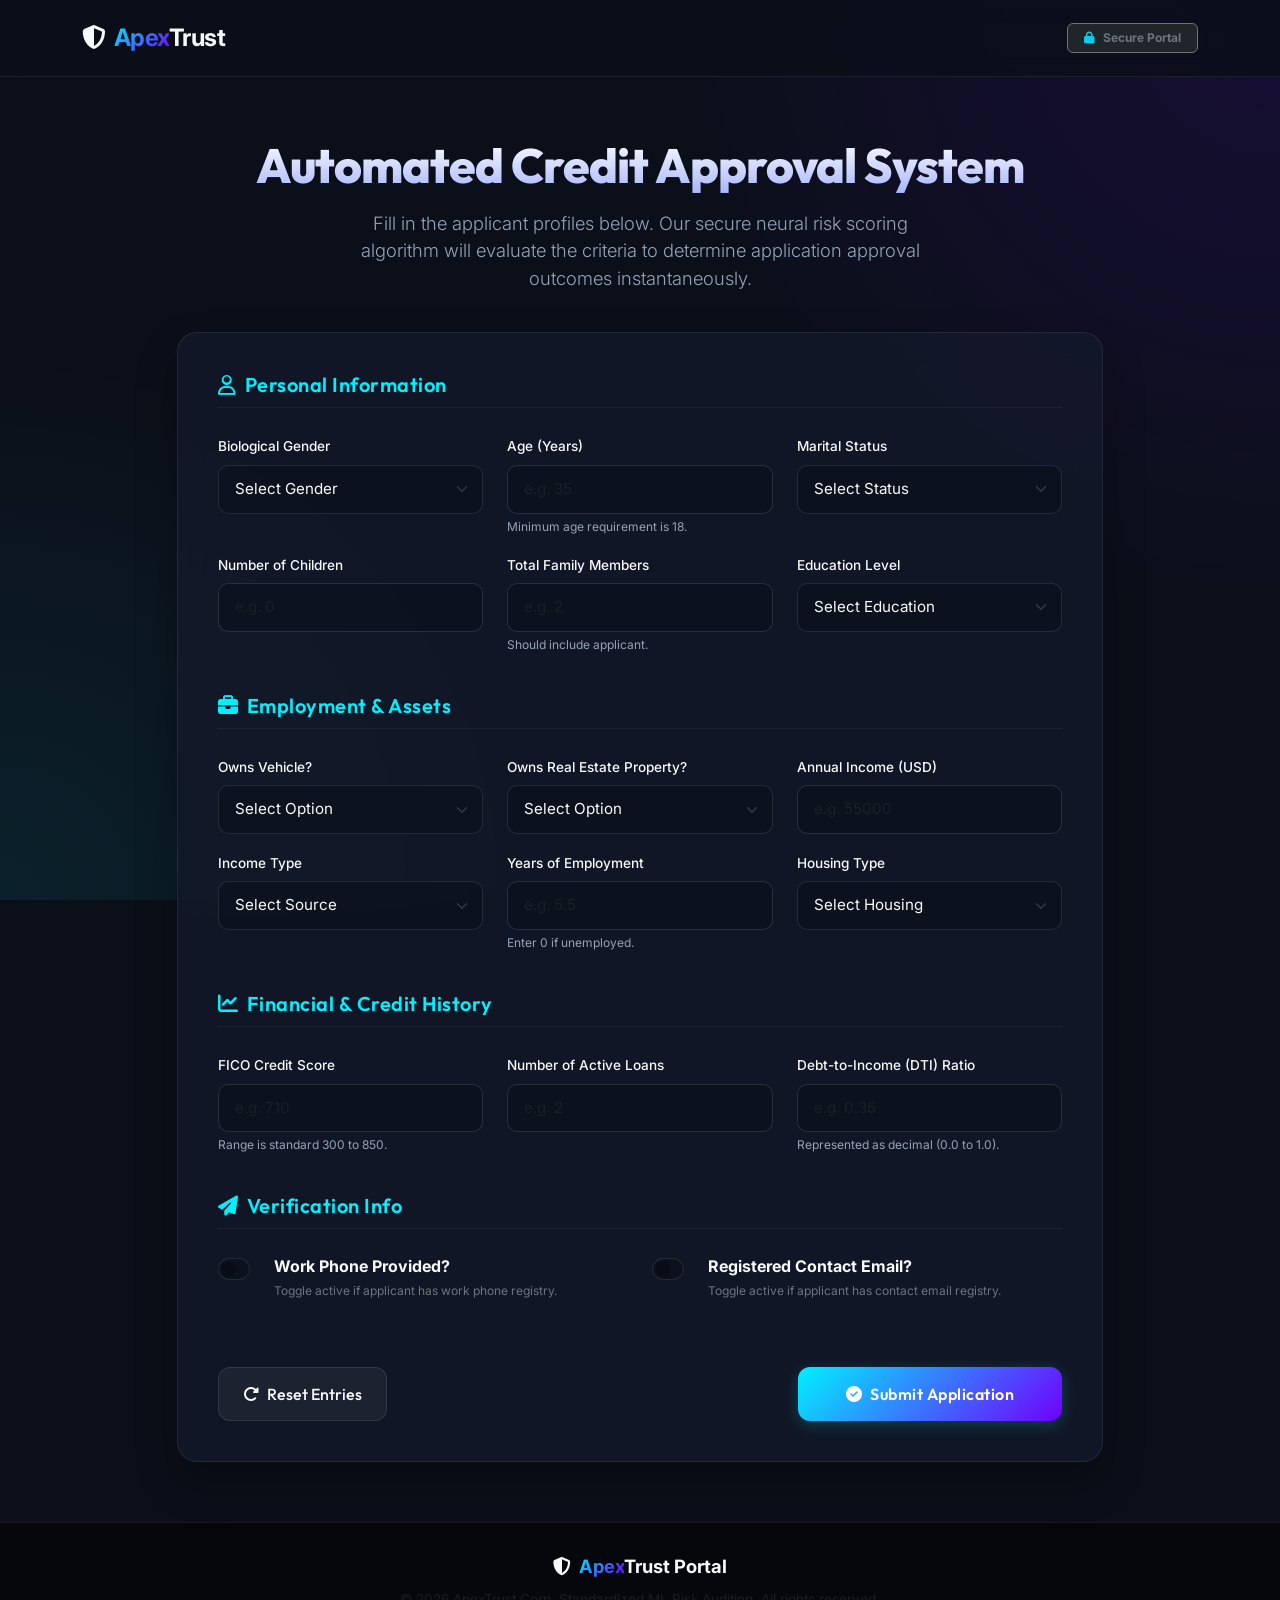
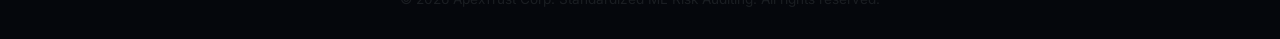
==== templates/index.html @ 1227483e "Initial commit: complete credit prediction system with automated tests" ====
<!DOCTYPE html>
<html lang="en">
<head>
    <meta charset="UTF-8">
    <meta name="viewport" content="width=device-width, initial-scale=1.0">
    <title>ApexTrust | Credit Approval Portal</title>
    <!-- Bootstrap 5 CSS -->
    <link href="https://cdn.jsdelivr.net/npm/bootstrap@5.3.2/dist/css/bootstrap.min.css" rel="stylesheet">
    <!-- Google Fonts (Outfit & Inter) -->
    <link rel="preconnect" href="https://fonts.googleapis.com">
    <link rel="preconnect" href="https://fonts.gstatic.com" crossorigin>
    <link href="https://fonts.googleapis.com/css2?family=Inter:wght@300;400;500;600;700&family=Outfit:wght@300;400;500;600;700;800&display=swap" rel="stylesheet">
    <!-- FontAwesome for icons -->
    <link rel="stylesheet" href="https://cdnjs.cloudflare.com/ajax/libs/font-awesome/6.4.0/css/all.min.css">
    
    <style>
        :root {
            --bg-color: #0b0f19;
            --card-bg: rgba(20, 27, 45, 0.7);
            --border-color: rgba(255, 255, 255, 0.08);
            --accent-primary: #00f0ff;
            --accent-secondary: #7000ff;
            --text-primary: #f8fafc;
            --text-secondary: #94a3b8;
            --gradient-accent: linear-gradient(135deg, var(--accent-primary) 0%, var(--accent-secondary) 100%);
        }

        body {
            background-color: var(--bg-color);
            color: var(--text-primary);
            font-family: 'Inter', sans-serif;
            background-image: radial-gradient(circle at top right, rgba(112, 0, 255, 0.12) 0%, transparent 40%),
                              radial-gradient(circle at bottom left, rgba(0, 240, 255, 0.08) 0%, transparent 35%);
            background-attachment: fixed;
            min-height: 100vh;
        }

        h1, h2, h3, h4, h5, .brand-font {
            font-family: 'Outfit', sans-serif;
        }

        /* Navigation Bar Styling */
        .navbar-custom {
            background-color: rgba(11, 15, 25, 0.85);
            backdrop-filter: blur(12px);
            border-bottom: 1px solid var(--border-color);
            padding: 15px 0;
        }

        .navbar-brand {
            font-weight: 700;
            font-size: 1.5rem;
            letter-spacing: -0.5px;
            color: var(--text-primary);
        }

        .navbar-brand span {
            background: var(--gradient-accent);
            -webkit-background-clip: text;
            background-clip: text;
            -webkit-text-fill-color: transparent;
        }

        /* Hero Section */
        .hero-section {
            padding: 60px 0 40px 0;
            text-align: center;
        }

        .hero-title {
            font-size: 3rem;
            font-weight: 800;
            letter-spacing: -1px;
            background: linear-gradient(180deg, #ffffff 0%, #a5b4fc 100%);
            -webkit-background-clip: text;
            background-clip: text;
            -webkit-text-fill-color: transparent;
            margin-bottom: 15px;
        }

        .hero-subtitle {
            color: var(--text-secondary);
            font-size: 1.15rem;
            max-width: 600px;
            margin: 0 auto;
            font-weight: 300;
        }

        /* Form Card */
        .form-card {
            background-color: var(--card-bg);
            border: 1px solid var(--border-color);
            border-radius: 20px;
            padding: 40px;
            backdrop-filter: blur(16px);
            box-shadow: 0 20px 40px rgba(0, 0, 0, 0.3);
            margin-bottom: 60px;
        }

        .form-section-title {
            color: var(--accent-primary);
            font-size: 1.25rem;
            font-weight: 600;
            border-bottom: 1px solid rgba(255, 255, 255, 0.05);
            padding-bottom: 10px;
            margin-bottom: 25px;
            letter-spacing: 0.5px;
        }

        /* Input Elements */
        .form-label {
            font-size: 0.85rem;
            font-weight: 500;
            color: var(--text-primary);
            margin-bottom: 8px;
        }

        .form-control, .form-select {
            background-color: rgba(11, 15, 25, 0.6);
            border: 1px solid rgba(255, 255, 255, 0.1);
            color: var(--text-primary);
            border-radius: 10px;
            padding: 12px 16px;
            transition: all 0.25s ease;
            font-size: 0.95rem;
        }

        .form-control:focus, .form-select:focus {
            background-color: rgba(11, 15, 25, 0.95);
            border-color: var(--accent-primary);
            color: var(--text-primary);
            box-shadow: 0 0 12px rgba(0, 240, 255, 0.25);
            outline: none;
        }

        .form-select option {
            background-color: #141b2d;
            color: var(--text-primary);
        }

        /* Helper Subtexts */
        .form-text {
            color: var(--text-secondary);
            font-size: 0.75rem;
            margin-top: 4px;
        }

        /* Switch Styling */
        .form-check-input {
            background-color: rgba(11, 15, 25, 0.6);
            border-color: rgba(255, 255, 255, 0.1);
            cursor: pointer;
            width: 45px;
            height: 22px;
        }

        .form-check-input:checked {
            background-color: var(--accent-primary);
            border-color: var(--accent-primary);
        }

        /* Interactive Buttons */
        .btn-predict {
            background: var(--gradient-accent);
            border: none;
            color: #ffffff;
            font-weight: 600;
            padding: 14px 28px;
            border-radius: 12px;
            font-family: 'Outfit', sans-serif;
            letter-spacing: 0.5px;
            transition: all 0.3s ease;
            box-shadow: 0 4px 15px rgba(0, 240, 255, 0.2);
        }

        .btn-predict:hover {
            transform: translateY(-2px);
            box-shadow: 0 6px 20px rgba(0, 240, 255, 0.4);
            opacity: 0.95;
        }

        .btn-reset {
            background-color: rgba(255, 255, 255, 0.05);
            border: 1px solid rgba(255, 255, 255, 0.1);
            color: var(--text-primary);
            font-weight: 500;
            padding: 14px 28px;
            border-radius: 12px;
            font-family: 'Outfit', sans-serif;
            transition: all 0.3s ease;
        }

        .btn-reset:hover {
            background-color: rgba(255, 255, 255, 0.1);
            color: #ffffff;
        }

        /* Footer styling */
        footer {
            background-color: #05070c;
            border-top: 1px solid var(--border-color);
            padding: 30px 0;
            color: var(--text-secondary);
            font-size: 0.85rem;
        }
        
        .footer-logo {
            font-weight: 700;
            font-size: 1.15rem;
            color: var(--text-primary);
        }
        .footer-logo span {
            background: var(--gradient-accent);
            -webkit-background-clip: text;
            background-clip: text;
            -webkit-text-fill-color: transparent;
        }
    </style>
</head>
<body>

    <!-- 1. Navigation Bar -->
    <nav class="navbar navbar-expand-lg navbar-custom">
        <div class="container">
            <a class="navbar-brand" href="/">
                <i class="fa-solid fa-shield-halved me-2"></i><span>Apex</span>Trust
            </a>
            <div class="d-flex align-items-center">
                <span class="badge bg-dark border border-secondary text-secondary py-2 px-3">
                    <i class="fa-solid fa-lock me-2 text-info"></i>Secure Portal
                </span>
            </div>
        </div>
    </nav>

    <!-- 2. Hero Section -->
    <header class="container hero-section">
        <h1 class="hero-title">Automated Credit Approval System</h1>
        <p class="hero-subtitle">Fill in the applicant profiles below. Our secure neural risk scoring algorithm will evaluate the criteria to determine application approval outcomes instantaneously.</p>
    </header>

    <!-- 3. Form Container -->
    <main class="container">
        <div class="row justify-content-center">
            <div class="col-lg-10">
                <form action="/predict" method="POST" class="form-card needs-validation" novalidate>
                    
                    <!-- Section A: Personal Profile -->
                    <h3 class="form-section-title"><i class="fa-regular fa-user me-2"></i>Personal Information</h3>
                    <div class="row mb-4">
                        <div class="col-md-4 mb-3">
                            <label for="gender" class="form-label">Biological Gender</label>
                            <select class="form-select" id="gender" name="gender" required>
                                <option value="" disabled selected>Select Gender</option>
                                <option value="Male">Male</option>
                                <option value="Female">Female</option>
                            </select>
                        </div>
                        <div class="col-md-4 mb-3">
                            <label for="age" class="form-label">Age (Years)</label>
                            <input type="number" class="form-control" id="age" name="age" min="18" max="100" placeholder="e.g. 35" required>
                            <div class="form-text">Minimum age requirement is 18.</div>
                        </div>
                        <div class="col-md-4 mb-3">
                            <label for="family_status" class="form-label">Marital Status</label>
                            <select class="form-select" id="family_status" name="family_status" required>
                                <option value="" disabled selected>Select Status</option>
                                <option value="Married">Married</option>
                                <option value="Single">Single</option>
                                <option value="Civil marriage">Civil Marriage</option>
                                <option value="Separated">Separated</option>
                                <option value="Widow">Widow</option>
                            </select>
                        </div>
                        <div class="col-md-4 mb-3">
                            <label for="children_count" class="form-label">Number of Children</label>
                            <input type="number" class="form-control" id="children_count" name="children_count" min="0" max="20" placeholder="e.g. 0" required>
                        </div>
                        <div class="col-md-4 mb-3">
                            <label for="family_members" class="form-label">Total Family Members</label>
                            <input type="number" class="form-control" id="family_members" name="family_members" min="1" max="25" placeholder="e.g. 2" required>
                            <div class="form-text">Should include applicant.</div>
                        </div>
                        <div class="col-md-4 mb-3">
                            <label for="education" class="form-label">Education Level</label>
                            <select class="form-select" id="education" name="education" required>
                                <option value="" disabled selected>Select Education</option>
                                <option value="Secondary">Secondary / High School</option>
                                <option value="Higher education">Higher Education / Degree</option>
                                <option value="Incomplete higher">Incomplete Higher</option>
                                <option value="Lower secondary">Lower Secondary</option>
                                <option value="Academic degree">Academic Degree</option>
                            </select>
                        </div>
                    </div>

                    <!-- Section B: Assets & Employment -->
                    <h3 class="form-section-title"><i class="fa-solid fa-briefcase me-2"></i>Employment & Assets</h3>
                    <div class="row mb-4">
                        <div class="col-md-4 mb-3">
                            <label for="owns_car" class="form-label">Owns Vehicle?</label>
                            <select class="form-select" id="owns_car" name="owns_car" required>
                                <option value="" disabled selected>Select Option</option>
                                <option value="Yes">Yes</option>
                                <option value="No">No</option>
                            </select>
                        </div>
                        <div class="col-md-4 mb-3">
                            <label for="owns_property" class="form-label">Owns Real Estate Property?</label>
                            <select class="form-select" id="owns_property" name="owns_property" required>
                                <option value="" disabled selected>Select Option</option>
                                <option value="Yes">Yes</option>
                                <option value="No">No</option>
                            </select>
                        </div>
                        <div class="col-md-4 mb-3">
                            <label for="annual_income" class="form-label">Annual Income (USD)</label>
                            <input type="number" class="form-control" id="annual_income" name="annual_income" min="5000" placeholder="e.g. 55000" required>
                        </div>
                        <div class="col-md-4 mb-3">
                            <label for="income_type" class="form-label">Income Type</label>
                            <select class="form-select" id="income_type" name="income_type" required>
                                <option value="" disabled selected>Select Source</option>
                                <option value="Working">Working</option>
                                <option value="Commercial associate">Commercial Associate</option>
                                <option value="Pensioner">Pensioner</option>
                                <option value="State servant">State Servant</option>
                                <option value="Student">Student</option>
                            </select>
                        </div>
                        <div class="col-md-4 mb-3">
                            <label for="years_employed" class="form-label">Years of Employment</label>
                            <input type="number" step="0.1" class="form-control" id="years_employed" name="years_employed" min="0" max="60" placeholder="e.g. 5.5" required>
                            <div class="form-text">Enter 0 if unemployed.</div>
                        </div>
                        <div class="col-md-4 mb-3">
                            <label for="housing_type" class="form-label">Housing Type</label>
                            <select class="form-select" id="housing_type" name="housing_type" required>
                                <option value="" disabled selected>Select Housing</option>
                                <option value="House / apartment">House / Apartment</option>
                                <option value="With parents">With Parents</option>
                                <option value="Municipal apartment">Municipal Apartment</option>
                                <option value="Rented apartment">Rented Apartment</option>
                                <option value="Office apartment">Office Apartment</option>
                                <option value="Co-op apartment">Co-op Apartment</option>
                            </select>
                        </div>
                    </div>

                    <!-- Section C: Credit & Risk History -->
                    <h3 class="form-section-title"><i class="fa-solid fa-chart-line me-2"></i>Financial & Credit History</h3>
                    <div class="row mb-4">
                        <div class="col-md-4 mb-3">
                            <label for="credit_score" class="form-label">FICO Credit Score</label>
                            <input type="number" class="form-control" id="credit_score" name="credit_score" min="300" max="850" placeholder="e.g. 710" required>
                            <div class="form-text">Range is standard 300 to 850.</div>
                        </div>
                        <div class="col-md-4 mb-3">
                            <label for="existing_loans" class="form-label">Number of Active Loans</label>
                            <input type="number" class="form-control" id="existing_loans" name="existing_loans" min="0" max="30" placeholder="e.g. 2" required>
                        </div>
                        <div class="col-md-4 mb-3">
                            <label for="debt_to_income" class="form-label">Debt-to-Income (DTI) Ratio</label>
                            <input type="number" step="0.001" class="form-control" id="debt_to_income" name="debt_to_income" min="0.0" max="1.0" placeholder="e.g. 0.35" required>
                            <div class="form-text">Represented as decimal (0.0 to 1.0).</div>
                        </div>
                    </div>

                    <!-- Section D: Contact Configurations -->
                    <h3 class="form-section-title"><i class="fa-solid fa-paper-plane me-2"></i>Verification Info</h3>
                    <div class="row mb-5">
                        <div class="col-md-6 mb-3 d-flex align-items-center">
                            <div class="form-check form-switch">
                                <input class="form-check-input" type="checkbox" role="switch" id="work_phone" name="work_phone" value="1">
                                <label class="form-check-label ms-3" for="work_phone">
                                    <strong>Work Phone Provided?</strong>
                                    <div class="form-text text-secondary">Toggle active if applicant has work phone registry.</div>
                                </label>
                            </div>
                        </div>
                        <div class="col-md-6 mb-3 d-flex align-items-center">
                            <div class="form-check form-switch">
                                <input class="form-check-input" type="checkbox" role="switch" id="email" name="email" value="1">
                                <label class="form-check-label ms-3" for="email">
                                    <strong>Registered Contact Email?</strong>
                                    <div class="form-text text-secondary">Toggle active if applicant has contact email registry.</div>
                                </label>
                            </div>
                        </div>
                    </div>

                    <!-- Buttons Group -->
                    <div class="row">
                        <div class="col-12 d-flex justify-content-between">
                            <button type="reset" class="btn btn-reset px-4"><i class="fa-solid fa-rotate-right me-2"></i>Reset Entries</button>
                            <button type="submit" class="btn btn-predict px-5"><i class="fa-solid fa-circle-check me-2"></i>Submit Application</button>
                        </div>
                    </div>
                    
                </form>
            </div>
        </div>
    </main>

    <!-- 4. Footer Section -->
    <footer>
        <div class="container text-center">
            <p class="footer-logo mb-2"><i class="fa-solid fa-shield-halved me-2"></i><span>Apex</span>Trust Portal</p>
            <p class="mb-0 text-muted">© 2026 ApexTrust Corp. Standardized ML Risk Auditing. All rights reserved.</p>
        </div>
    </footer>

    <!-- Bootstrap 5 Bundle JS -->
    <script src="https://cdn.jsdelivr.net/npm/bootstrap@5.3.2/dist/js/bootstrap.bundle.min.js"></script>
    
    <!-- Custom Client-Side Form Validation and Interaction Script -->
    <script src="{{ url_for('static', filename='js/app.js') }}"></script>
</body>
</html>
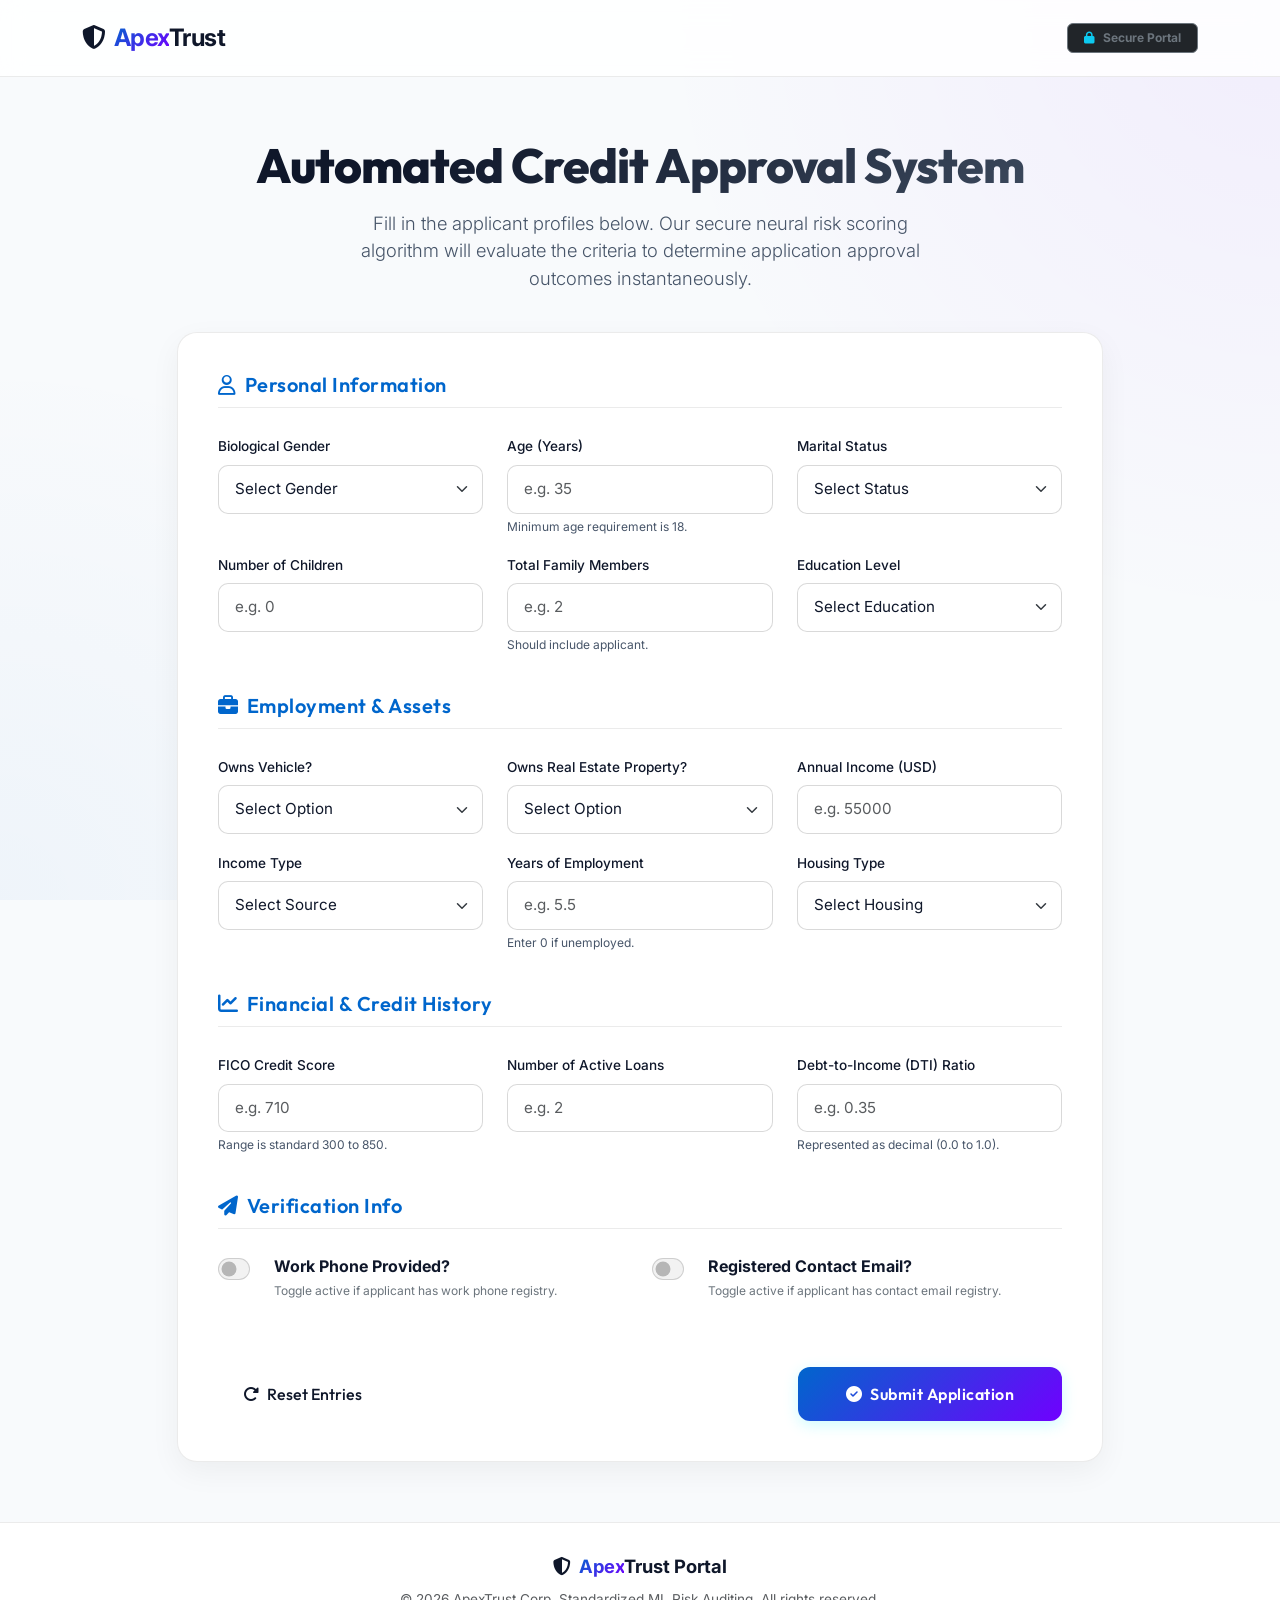
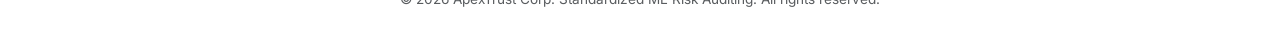
==== commit 011b1b26: "Update template styling and visual design" ====
--- a/templates/index.html
+++ b/templates/index.html
@@ -15,13 +15,13 @@
     
     <style>
         :root {
-            --bg-color: #0b0f19;
-            --card-bg: rgba(20, 27, 45, 0.7);
-            --border-color: rgba(255, 255, 255, 0.08);
-            --accent-primary: #00f0ff;
+            --bg-color: #f8fafc;
+            --card-bg: #ffffff;
+            --border-color: rgba(0, 0, 0, 0.08);
+            --accent-primary: #0066cc;
             --accent-secondary: #7000ff;
-            --text-primary: #f8fafc;
-            --text-secondary: #94a3b8;
+            --text-primary: #0f172a;
+            --text-secondary: #475569;
             --gradient-accent: linear-gradient(135deg, var(--accent-primary) 0%, var(--accent-secondary) 100%);
         }
 
@@ -29,8 +29,8 @@
             background-color: var(--bg-color);
             color: var(--text-primary);
             font-family: 'Inter', sans-serif;
-            background-image: radial-gradient(circle at top right, rgba(112, 0, 255, 0.12) 0%, transparent 40%),
-                              radial-gradient(circle at bottom left, rgba(0, 240, 255, 0.08) 0%, transparent 35%);
+            background-image: radial-gradient(circle at top right, rgba(112, 0, 255, 0.05) 0%, transparent 40%),
+                              radial-gradient(circle at bottom left, rgba(0, 102, 204, 0.04) 0%, transparent 35%);
             background-attachment: fixed;
             min-height: 100vh;
         }
@@ -41,7 +41,7 @@
 
         /* Navigation Bar Styling */
         .navbar-custom {
-            background-color: rgba(11, 15, 25, 0.85);
+            background-color: rgba(255, 255, 255, 0.85);
             backdrop-filter: blur(12px);
             border-bottom: 1px solid var(--border-color);
             padding: 15px 0;
@@ -71,7 +71,7 @@
             font-size: 3rem;
             font-weight: 800;
             letter-spacing: -1px;
-            background: linear-gradient(180deg, #ffffff 0%, #a5b4fc 100%);
+            background: linear-gradient(135deg, #0f172a 30%, #475569 100%);
             -webkit-background-clip: text;
             background-clip: text;
             -webkit-text-fill-color: transparent;
@@ -93,7 +93,7 @@
             border-radius: 20px;
             padding: 40px;
             backdrop-filter: blur(16px);
-            box-shadow: 0 20px 40px rgba(0, 0, 0, 0.3);
+            box-shadow: 0 10px 30px rgba(0, 0, 0, 0.05);
             margin-bottom: 60px;
         }
 
@@ -101,7 +101,7 @@
             color: var(--accent-primary);
             font-size: 1.25rem;
             font-weight: 600;
-            border-bottom: 1px solid rgba(255, 255, 255, 0.05);
+            border-bottom: 1px solid rgba(0, 0, 0, 0.08);
             padding-bottom: 10px;
             margin-bottom: 25px;
             letter-spacing: 0.5px;
@@ -116,8 +116,8 @@
         }
 
         .form-control, .form-select {
-            background-color: rgba(11, 15, 25, 0.6);
-            border: 1px solid rgba(255, 255, 255, 0.1);
+            background-color: #ffffff;
+            border: 1px solid rgba(0, 0, 0, 0.15);
             color: var(--text-primary);
             border-radius: 10px;
             padding: 12px 16px;
@@ -126,15 +126,15 @@
         }
 
         .form-control:focus, .form-select:focus {
-            background-color: rgba(11, 15, 25, 0.95);
+            background-color: #ffffff;
             border-color: var(--accent-primary);
             color: var(--text-primary);
-            box-shadow: 0 0 12px rgba(0, 240, 255, 0.25);
+            box-shadow: 0 0 12px rgba(0, 102, 204, 0.15);
             outline: none;
         }
 
         .form-select option {
-            background-color: #141b2d;
+            background-color: #ffffff;
             color: var(--text-primary);
         }
 
@@ -147,8 +147,8 @@
 
         /* Switch Styling */
         .form-check-input {
-            background-color: rgba(11, 15, 25, 0.6);
-            border-color: rgba(255, 255, 255, 0.1);
+            background-color: rgba(0, 0, 0, 0.05);
+            border-color: rgba(0, 0, 0, 0.15);
             cursor: pointer;
             width: 45px;
             height: 22px;
@@ -197,7 +197,7 @@
 
         /* Footer styling */
         footer {
-            background-color: #05070c;
+            background-color: #ffffff;
             border-top: 1px solid var(--border-color);
             padding: 30px 0;
             color: var(--text-secondary);
